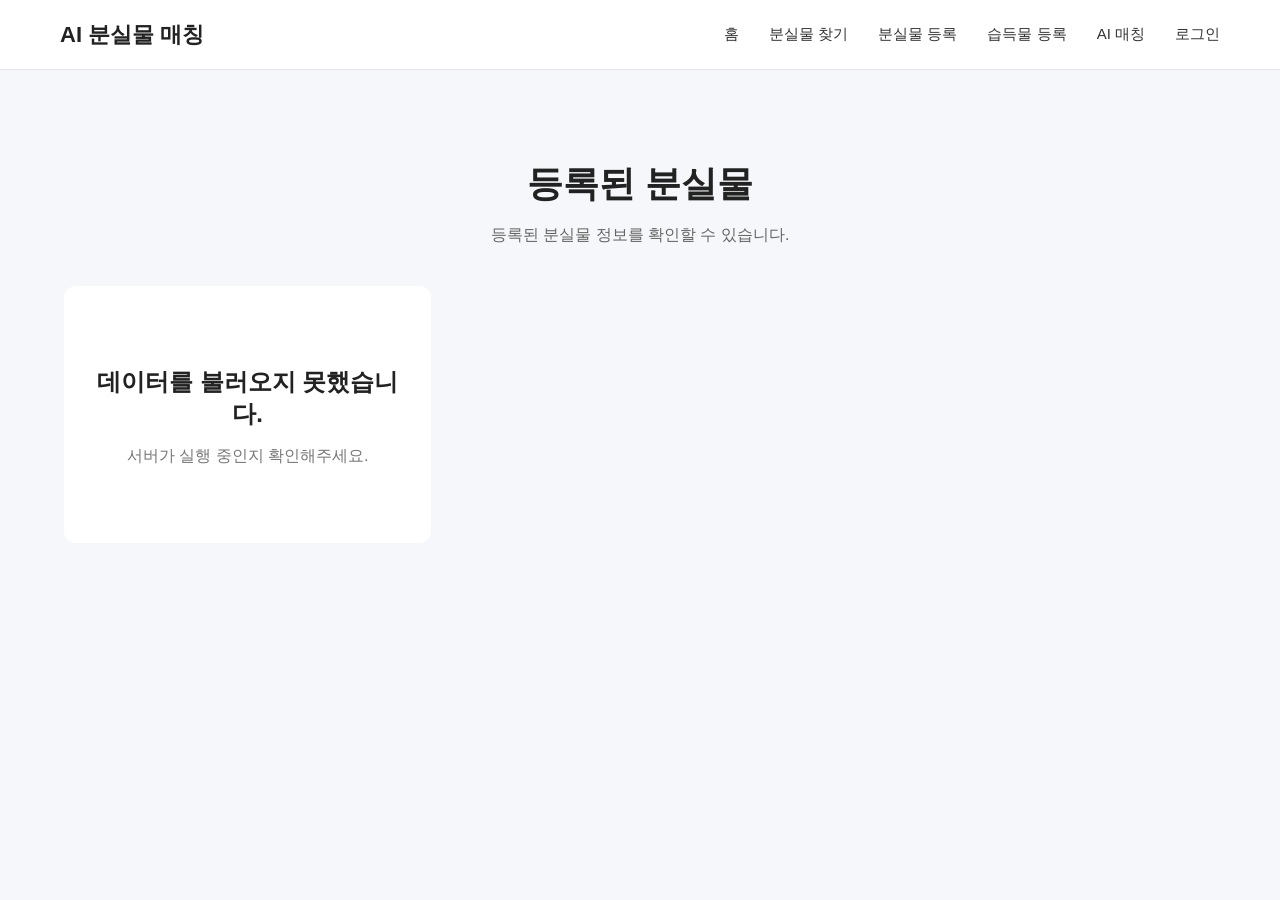
==== lost_found_ai/lost-list.html @ 8f0f75d9 "Add files via upload" ====
<!DOCTYPE html>
<html lang="ko">

<head>
    <meta charset="UTF-8">
    <meta name="viewport" content="width=device-width, initial-scale=1.0">

    <title>분실물 목록</title>

    <link rel="stylesheet" href="style.css">
</head>

<body>

<header>

    <div class="logo">
        AI 분실물 매칭
    </div>

    <nav>

        <a href="index.html">홈</a>

        <a href="lost-list.html">분실물 찾기</a>

        <a href="lost.html">분실물 등록</a>

        <a href="found.html">습득물 등록</a>

        <a href="match.html">AI 매칭</a>

        <a href="#">로그인</a>

    </nav>

</header>


<main>

    <section class="page-title">

        <h1>등록된 분실물</h1>

        <p>
            등록된 분실물 정보를 확인할 수 있습니다.
        </p>

    </section>


    <section
        id="lostItems"
        class="lost-items">

    </section>

</main>


<script>

async function loadLostItems() {

    const container =
        document.getElementById("lostItems");


    try {

        const response =
            await fetch(
                "http://127.0.0.1:8000/lost-items"
            );


        const items =
            await response.json();


        if (items.length === 0) {

            container.innerHTML = `

                <div class="empty-message">

                    <h2>
                        등록된 분실물이 없습니다.
                    </h2>

                    <p>
                        새로운 분실물을 등록해주세요.
                    </p>

                </div>

            `;

            return;
        }


        container.innerHTML = "";


        items.forEach(item => {

            const imageUrl =
                item.image_path
                    ? "http://127.0.0.1:8000/uploads/"
                      + item.image_path.split("\\").pop()
                    : "";


            const card =
                document.createElement("div");


            card.className = "lost-card";


            card.innerHTML = `

                <div class="lost-image">

                    ${
                        imageUrl

                        ?

                        `<img
                            src="${imageUrl}"
                            alt="${item.item_name}">
                        `

                        :

                        `<p>사진 없음</p>`
                    }

                </div>


                <div class="lost-info">

                    <h2>
                        ${item.item_name}
                    </h2>


                    <p>
                        📍 장소:
                        ${item.location}
                    </p>


                    <p>
                        📅 분실 날짜:
                        ${item.lost_date}
                    </p>


                    <p>
                        📝 설명:
                        ${item.description || "없음"}
                    </p>


                    <div class="lost-id">

                        등록번호:
                        ${item.id}

                    </div>


                    <!-- 삭제 버튼 -->

                    <button
                        onclick="deleteLostItem(${item.id})"
                        style="
                            margin-top: 15px;
                            background-color: #dc2626;
                        ">

                        삭제

                    </button>

                </div>

            `;


            container.appendChild(card);

        });

    }


    catch (error) {

        console.error(error);


        container.innerHTML = `

            <div class="empty-message">

                <h2>
                    데이터를 불러오지 못했습니다.
                </h2>

                <p>
                    서버가 실행 중인지 확인해주세요.
                </p>

            </div>

        `;

    }

}



async function deleteLostItem(id) {

    const confirmDelete =
        confirm(
            "정말 이 분실물을 삭제하시겠습니까?"
        );


    if (!confirmDelete) {

        return;

    }


    try {

        const response =
            await fetch(

                `http://127.0.0.1:8000/lost-items/${id}`,

                {
                    method: "DELETE"
                }

            );


        const result =
            await response.json();


        if (response.ok) {

            alert(
                "분실물이 삭제되었습니다."
            );


            // 목록 다시 불러오기

            loadLostItems();

        }


        else {

            alert(
                result.detail ||
                "삭제에 실패했습니다."
            );

        }

    }


    catch (error) {

        console.error(error);


        alert(
            "서버와 연결할 수 없습니다."
        );

    }

}



loadLostItems();

</script>


</body>

</html>
---- lost_found_ai/style.css ----
/* ==========================================
   전체 기본 설정
========================================== */

* {
    box-sizing: border-box;
}

body {
    margin: 0;
    font-family: Arial, sans-serif;
    background-color: #f5f7fa;
    color: #222;
}


/* ==========================================
   상단 헤더
========================================== */

header {
    width: 100%;
    height: 70px;
    background-color: white;

    display: flex;
    align-items: center;
    justify-content: space-between;

    padding: 0 60px;

    border-bottom: 1px solid #e5e5e5;
}

.logo {
    font-size: 22px;
    font-weight: bold;
}

nav {
    display: flex;
    gap: 30px;
}

nav a {
    text-decoration: none;
    color: #333;
    font-size: 15px;
}

nav a:hover {
    color: #4f46e5;
}


/* ==========================================
   메인 영역
========================================== */

main {
    width: 90%;
    max-width: 1200px;

    margin: 0 auto;

    padding: 60px 0;
}


/* ==========================================
   페이지 제목
========================================== */

.page-title {
    text-align: center;

    margin-bottom: 40px;
}

.page-title h1 {
    font-size: 36px;

    margin-bottom: 15px;
}

.page-title p {
    color: #666;

    font-size: 16px;
}


/* ==========================================
   분실물 / 습득물 목록
========================================== */

.lost-items {
    display: grid;

    grid-template-columns: repeat(3, 1fr);

    gap: 25px;

    margin-top: 30px;
}


/* ==========================================
   카드
========================================== */

.lost-card {
    background-color: white;

    border: 1px solid #e5e5e5;

    border-radius: 12px;

    overflow: hidden;

    box-shadow: 0 3px 10px rgba(0, 0, 0, 0.05);
}


/* ==========================================
   ★ 사진 영역 - 100px
========================================== */

.lost-image {
    width: 100%;

    height: 100px;

    overflow: hidden;

    display: flex;

    align-items: center;

    justify-content: center;

    background-color: #f1f3f5;
}


/* ==========================================
   ★ 사진
========================================== */

.lost-image img {
    width: 100%;

    height: 100%;

    object-fit: cover;

    display: block;
}


/* ==========================================
   카드 정보
========================================== */

.lost-info {
    padding: 20px;
}

.lost-info h2 {
    margin: 0 0 15px 0;

    font-size: 20px;
}

.lost-info p {
    margin: 8px 0;

    color: #555;

    font-size: 14px;

    line-height: 1.5;
}


/* ==========================================
   등록번호
========================================== */

.lost-id {
    margin-top: 15px;

    padding-top: 12px;

    border-top: 1px solid #eee;

    color: #888;

    font-size: 13px;
}


/* ==========================================
   등록된 데이터가 없을 때
========================================== */

.empty-message {
    text-align: center;

    padding: 60px 20px;

    background-color: white;

    border-radius: 12px;
}

.empty-message h2 {
    margin-bottom: 10px;
}

.empty-message p {
    color: #777;
}


/* ==========================================
   등록 폼
========================================== */

form {
    max-width: 600px;

    margin: 0 auto;

    background-color: white;

    padding: 35px;

    border-radius: 12px;

    box-shadow: 0 3px 10px rgba(0, 0, 0, 0.05);
}

form > div {
    margin-bottom: 20px;
}

label {
    display: block;

    margin-bottom: 8px;

    font-weight: bold;
}

input[type="text"],
input[type="date"],
input[type="file"],
textarea {
    width: 100%;

    padding: 12px;

    border: 1px solid #ddd;

    border-radius: 8px;

    font-size: 14px;
}

textarea {
    height: 120px;

    resize: vertical;
}


/* ==========================================
   등록 버튼
========================================== */

button {
    width: 100%;

    padding: 14px;

    border: none;

    border-radius: 8px;

    background-color: #4f46e5;

    color: white;

    font-size: 16px;

    font-weight: bold;

    cursor: pointer;
}

button:hover {
    background-color: #3730a3;
}


/* ==========================================
   태블릿
========================================== */

@media (max-width: 900px) {

    header {
        padding: 0 30px;
    }

    .lost-items {
        grid-template-columns: repeat(2, 1fr);
    }
}


/* ==========================================
   스마트폰
========================================== */

@media (max-width: 600px) {

    header {
        height: auto;

        padding: 20px;

        flex-direction: column;

        gap: 15px;
    }

    nav {
        gap: 15px;

        flex-wrap: wrap;

        justify-content: center;
    }

    main {
        width: 92%;

        padding: 40px 0;
    }

    .page-title h1 {
        font-size: 28px;
    }

    .lost-items {
        grid-template-columns: 1fr;
    }

    .lost-image {
        height: 100px;
    }
}
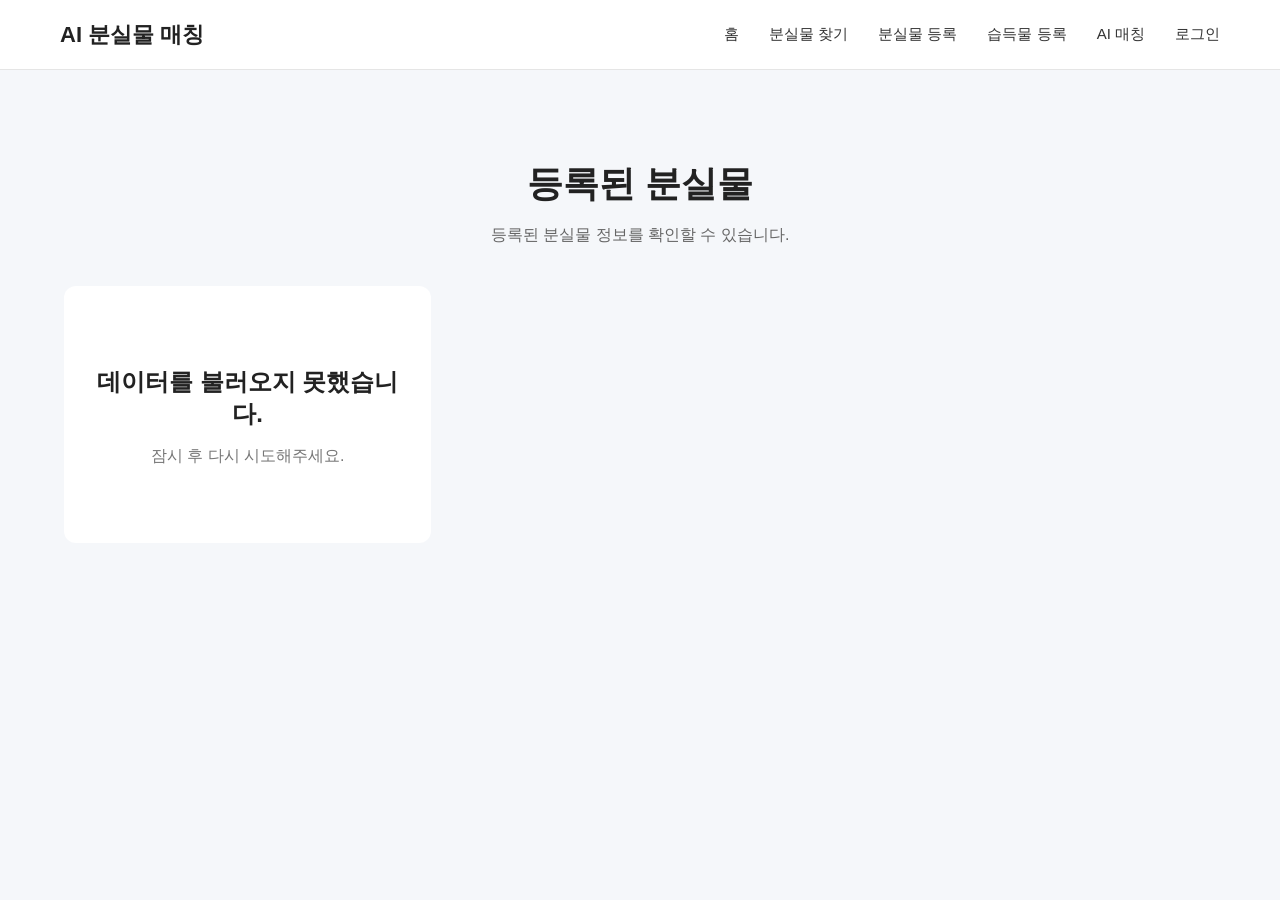
==== commit 1980c84d: "Update lost-list.html" ====
--- a/lost_found_ai/lost-list.html
+++ b/lost_found_ai/lost-list.html
@@ -71,7 +71,7 @@
 
         const response =
             await fetch(
-                "http://127.0.0.1:8000/lost-items"
+                "https://lost-found-ai-0z75.onrender.com/..."
             );
 
 
@@ -108,7 +108,7 @@
 
             const imageUrl =
                 item.image_path
-                    ? "http://127.0.0.1:8000/uploads/"
+                    ? "https://lost-found-ai-0z75.onrender.com/..."
                       + item.image_path.split("\\").pop()
                     : "";
 
@@ -214,7 +214,7 @@
                 </h2>
 
                 <p>
-                    서버가 실행 중인지 확인해주세요.
+                    잠시 후 다시 시도해주세요.
                 </p>
 
             </div>
@@ -247,7 +247,7 @@
         const response =
             await fetch(
 
-                `http://127.0.0.1:8000/lost-items/${id}`,
+                `https://lost-found-ai-0z75.onrender.com/...`,
 
                 {
                     method: "DELETE"
@@ -308,4 +308,4 @@
 
 </body>
 
-</html>+</html>
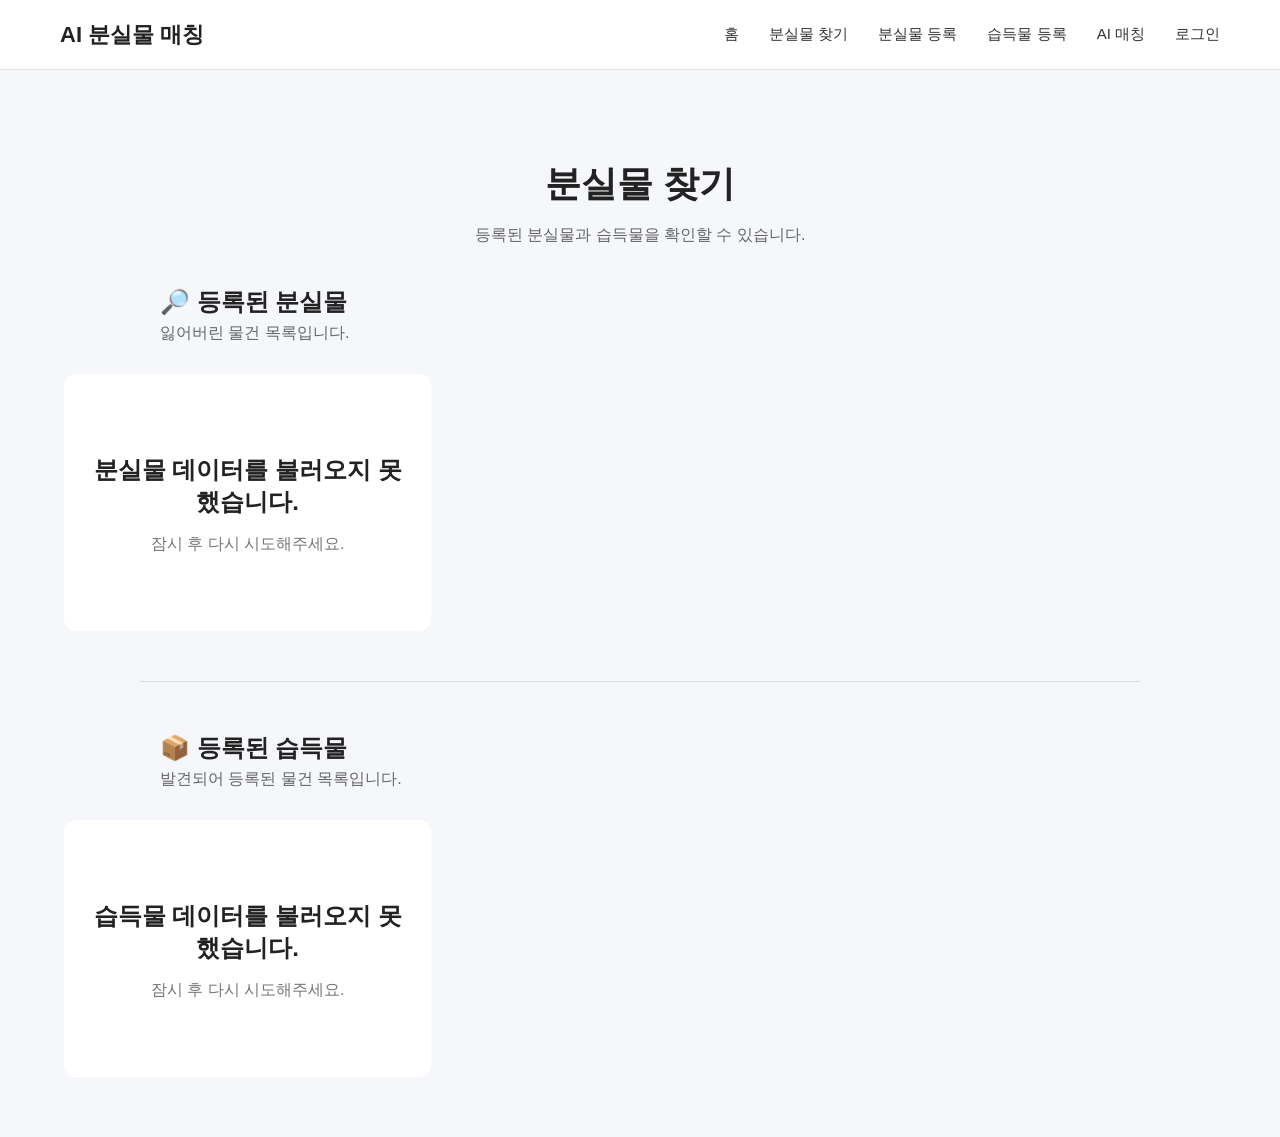
==== commit 52a3c8a1: "Update lost-list.html" ====
--- a/lost_found_ai/lost-list.html
+++ b/lost_found_ai/lost-list.html
@@ -5,9 +5,51 @@
     <meta charset="UTF-8">
     <meta name="viewport" content="width=device-width, initial-scale=1.0">
 
-    <title>분실물 목록</title>
+    <title>분실물 찾기</title>
 
     <link rel="stylesheet" href="style.css">
+
+    <style>
+        .list-title {
+            max-width: 1000px;
+            margin: 35px auto 15px auto;
+            padding: 0 20px;
+        }
+
+        .list-title h2 {
+            margin-bottom: 5px;
+        }
+
+        .list-title p {
+            color: #666;
+            margin-top: 0;
+        }
+
+        .action-buttons {
+            display: flex;
+            gap: 10px;
+            margin-top: 15px;
+        }
+
+        .action-buttons button {
+            flex: 1;
+        }
+
+        .match-btn {
+            background-color: #2563eb;
+        }
+
+        .delete-btn {
+            background-color: #dc2626;
+        }
+
+        .section-divider {
+            max-width: 1000px;
+            margin: 50px auto;
+            border: 0;
+            border-top: 1px solid #ddd;
+        }
+    </style>
 </head>
 
 <body>
@@ -19,19 +61,12 @@
     </div>
 
     <nav>
-
         <a href="index.html">홈</a>
-
         <a href="lost-list.html">분실물 찾기</a>
-
         <a href="lost.html">분실물 등록</a>
-
         <a href="found.html">습득물 등록</a>
-
         <a href="match.html">AI 매칭</a>
-
         <a href="#">로그인</a>
-
     </nav>
 
 </header>
@@ -41,10 +76,25 @@
 
     <section class="page-title">
 
-        <h1>등록된 분실물</h1>
+        <h1>분실물 찾기</h1>
 
         <p>
-            등록된 분실물 정보를 확인할 수 있습니다.
+            등록된 분실물과 습득물을 확인할 수 있습니다.
+        </p>
+
+    </section>
+
+
+    <!-- =========================
+         분실물
+    ========================== -->
+
+    <section class="list-title">
+
+        <h2>🔎 등록된 분실물</h2>
+
+        <p>
+            잃어버린 물건 목록입니다.
         </p>
 
     </section>
@@ -54,26 +104,104 @@
         id="lostItems"
         class="lost-items">
 
+        <p>
+            분실물 정보를 불러오는 중입니다...
+        </p>
+
     </section>
 
+
+    <hr class="section-divider">
+
+
+    <!-- =========================
+         습득물
+    ========================== -->
+
+    <section class="list-title">
+
+        <h2>📦 등록된 습득물</h2>
+
+        <p>
+            발견되어 등록된 물건 목록입니다.
+        </p>
+
+    </section>
+
+
+    <section
+        id="foundItems"
+        class="lost-items">
+
+        <p>
+            습득물 정보를 불러오는 중입니다...
+        </p>
+
+    </section>
+
 </main>
 
 
 <script>
 
+const API_URL =
+    "https://lost-found-ai-0z75.onrender.com";
+
+
+/* ==========================================
+   이미지 URL 처리
+========================================== */
+
+function getImageUrl(path) {
+
+    if (!path) {
+        return "";
+    }
+
+    if (
+        path.startsWith("http://") ||
+        path.startsWith("https://")
+    ) {
+        return path;
+    }
+
+    const fileName =
+        path
+            .replaceAll("\\", "/")
+            .split("/")
+            .pop();
+
+    return (
+        API_URL +
+        "/uploads/" +
+        encodeURIComponent(fileName)
+    );
+}
+
+
+/* ==========================================
+   분실물 불러오기
+========================================== */
+
 async function loadLostItems() {
 
     const container =
-        document.getElementById("lostItems");
-
+        document.getElementById(
+            "lostItems"
+        );
 
     try {
 
         const response =
             await fetch(
-                "https://lost-found-ai-0z75.onrender.com/..."
-            );
-
+                API_URL + "/lost-items"
+            );
+
+        if (!response.ok) {
+            throw new Error(
+                "서버 응답 오류"
+            );
+        }
 
         const items =
             await response.json();
@@ -94,7 +222,6 @@
                     </p>
 
                 </div>
-
             `;
 
             return;
@@ -104,20 +231,22 @@
         container.innerHTML = "";
 
 
-        items.forEach(item => {
+        items.forEach(function(item) {
 
             const imageUrl =
-                item.image_path
-                    ? "https://lost-found-ai-0z75.onrender.com/..."
-                      + item.image_path.split("\\").pop()
-                    : "";
+                getImageUrl(
+                    item.image_path
+                );
 
 
             const card =
-                document.createElement("div");
-
-
-            card.className = "lost-card";
+                document.createElement(
+                    "div"
+                );
+
+
+            card.className =
+                "lost-card";
 
 
             card.innerHTML = `
@@ -126,17 +255,19 @@
 
                     ${
                         imageUrl
-
                         ?
-
-                        `<img
+                        `
+                        <img
                             src="${imageUrl}"
-                            alt="${item.item_name}">
+                            alt="${item.item_name}"
+                        >
                         `
-
                         :
-
-                        `<p>사진 없음</p>`
+                        `
+                        <div>
+                            사진 없음
+                        </div>
+                        `
                     }
 
                 </div>
@@ -175,31 +306,39 @@
                     </div>
 
 
-                    <!-- 삭제 버튼 -->
-
-                    <button
-                        onclick="deleteLostItem(${item.id})"
-                        style="
-                            margin-top: 15px;
-                            background-color: #dc2626;
-                        ">
-
-                        삭제
-
-                    </button>
+                    <div class="action-buttons">
+
+                        <button
+                            class="match-btn"
+                            onclick="goToMatch(${item.id})">
+
+                            AI 매칭
+
+                        </button>
+
+
+                        <button
+                            class="delete-btn"
+                            onclick="deleteLostItem(${item.id})">
+
+                            삭제
+
+                        </button>
+
+                    </div>
 
                 </div>
-
             `;
 
 
-            container.appendChild(card);
+            container.appendChild(
+                card
+            );
 
         });
 
     }
 
-
     catch (error) {
 
         console.error(error);
@@ -210,7 +349,7 @@
             <div class="empty-message">
 
                 <h2>
-                    데이터를 불러오지 못했습니다.
+                    분실물 데이터를 불러오지 못했습니다.
                 </h2>
 
                 <p>
@@ -218,14 +357,203 @@
                 </p>
 
             </div>
-
         `;
-
-    }
-
+    }
 }
 
 
+/* ==========================================
+   습득물 불러오기
+========================================== */
+
+async function loadFoundItems() {
+
+    const container =
+        document.getElementById(
+            "foundItems"
+        );
+
+    try {
+
+        const response =
+            await fetch(
+                API_URL + "/found-items"
+            );
+
+
+        if (!response.ok) {
+
+            throw new Error(
+                "서버 응답 오류"
+            );
+        }
+
+
+        const items =
+            await response.json();
+
+
+        if (items.length === 0) {
+
+            container.innerHTML = `
+
+                <div class="empty-message">
+
+                    <h2>
+                        등록된 습득물이 없습니다.
+                    </h2>
+
+                    <p>
+                        습득된 물건이 등록되면
+                        이곳에 표시됩니다.
+                    </p>
+
+                </div>
+            `;
+
+            return;
+        }
+
+
+        container.innerHTML = "";
+
+
+        items.forEach(function(item) {
+
+            const imageUrl =
+                getImageUrl(
+                    item.image_path
+                );
+
+
+            const card =
+                document.createElement(
+                    "div"
+                );
+
+
+            card.className =
+                "lost-card";
+
+
+            card.innerHTML = `
+
+                <div class="lost-image">
+
+                    ${
+                        imageUrl
+                        ?
+                        `
+                        <img
+                            src="${imageUrl}"
+                            alt="${item.item_name}"
+                        >
+                        `
+                        :
+                        `
+                        <div>
+                            사진 없음
+                        </div>
+                        `
+                    }
+
+                </div>
+
+
+                <div class="lost-info">
+
+                    <h2>
+                        ${item.item_name}
+                    </h2>
+
+
+                    <p>
+                        📍 습득 장소:
+                        ${item.location}
+                    </p>
+
+
+                    <p>
+                        📅 습득 날짜:
+                        ${item.found_date}
+                    </p>
+
+
+                    <p>
+                        📝 설명:
+                        ${item.description || "없음"}
+                    </p>
+
+
+                    <div class="lost-id">
+
+                        등록번호:
+                        ${item.id}
+
+                    </div>
+
+
+                    <div class="action-buttons">
+
+                        <button
+                            class="delete-btn"
+                            onclick="deleteFoundItem(${item.id})">
+
+                            삭제
+
+                        </button>
+
+                    </div>
+
+                </div>
+            `;
+
+
+            container.appendChild(
+                card
+            );
+
+        });
+
+    }
+
+    catch (error) {
+
+        console.error(error);
+
+
+        container.innerHTML = `
+
+            <div class="empty-message">
+
+                <h2>
+                    습득물 데이터를 불러오지 못했습니다.
+                </h2>
+
+                <p>
+                    잠시 후 다시 시도해주세요.
+                </p>
+
+            </div>
+        `;
+    }
+}
+
+
+/* ==========================================
+   AI 매칭 페이지 이동
+========================================== */
+
+function goToMatch(id) {
+
+    window.location.href =
+        "match.html?lost_id=" + id;
+}
+
+
+/* ==========================================
+   분실물 삭제
+========================================== */
 
 async function deleteLostItem(id) {
 
@@ -236,9 +564,7 @@
 
 
     if (!confirmDelete) {
-
         return;
-
     }
 
 
@@ -247,7 +573,9 @@
         const response =
             await fetch(
 
-                `https://lost-found-ai-0z75.onrender.com/...`,
+                API_URL +
+                "/lost-items/" +
+                id,
 
                 {
                     method: "DELETE"
@@ -266,13 +594,9 @@
                 "분실물이 삭제되었습니다."
             );
 
-
-            // 목록 다시 불러오기
-
             loadLostItems();
 
         }
-
 
         else {
 
@@ -280,32 +604,97 @@
                 result.detail ||
                 "삭제에 실패했습니다."
             );
-
-        }
-
-    }
-
+        }
+
+    }
 
     catch (error) {
 
         console.error(error);
-
 
         alert(
             "서버와 연결할 수 없습니다."
         );
-
-    }
-
+    }
 }
 
 
+/* ==========================================
+   습득물 삭제
+========================================== */
+
+async function deleteFoundItem(id) {
+
+    const confirmDelete =
+        confirm(
+            "정말 이 습득물을 삭제하시겠습니까?"
+        );
+
+
+    if (!confirmDelete) {
+        return;
+    }
+
+
+    try {
+
+        const response =
+            await fetch(
+
+                API_URL +
+                "/found-items/" +
+                id,
+
+                {
+                    method: "DELETE"
+                }
+
+            );
+
+
+        const result =
+            await response.json();
+
+
+        if (response.ok) {
+
+            alert(
+                "습득물이 삭제되었습니다."
+            );
+
+            loadFoundItems();
+
+        }
+
+        else {
+
+            alert(
+                result.detail ||
+                "삭제에 실패했습니다."
+            );
+        }
+
+    }
+
+    catch (error) {
+
+        console.error(error);
+
+        alert(
+            "서버와 연결할 수 없습니다."
+        );
+    }
+}
+
+
+/* ==========================================
+   페이지 시작
+========================================== */
 
 loadLostItems();
+loadFoundItems();
 
 </script>
 
-
 </body>
-
 </html>
